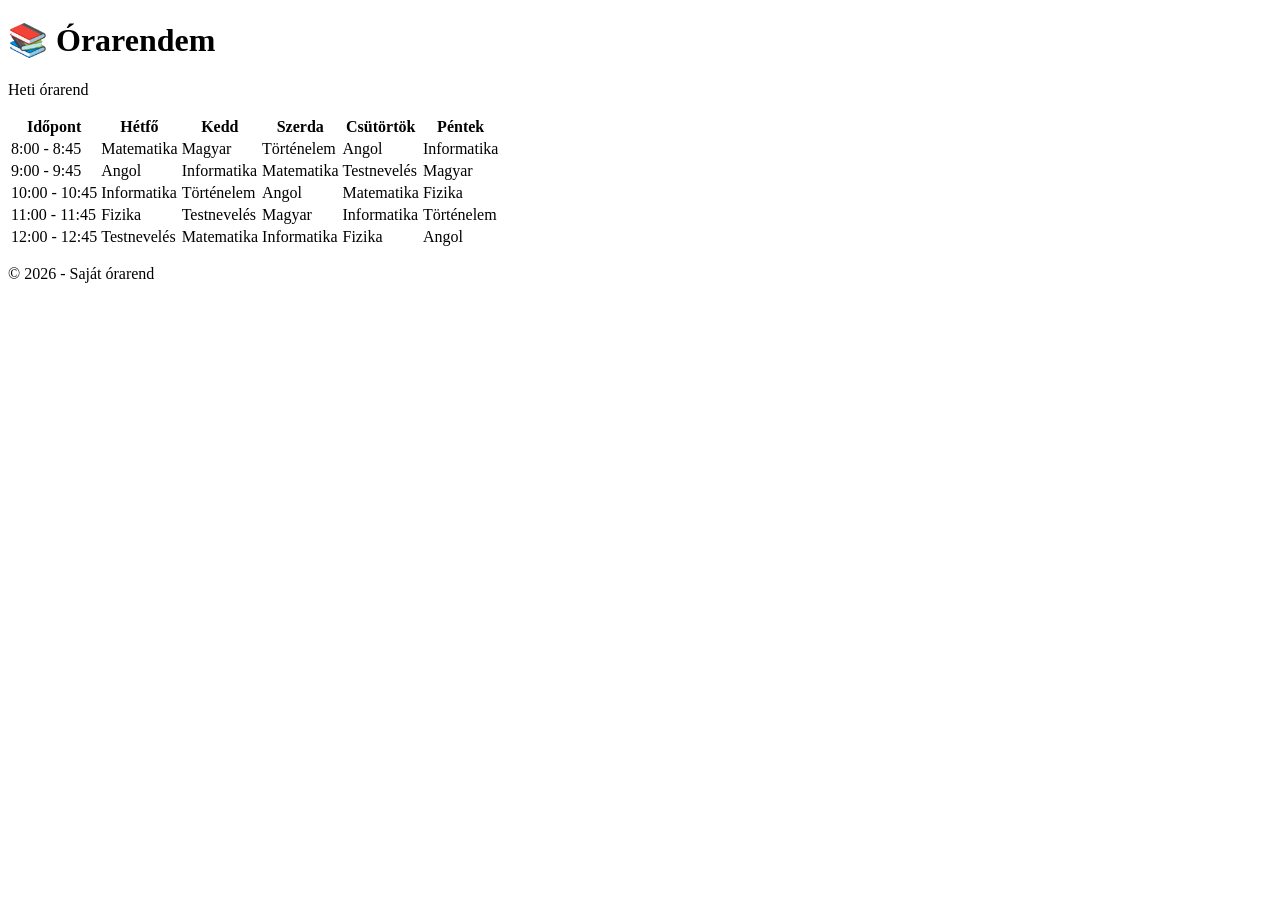
==== index.html @ 7ec6a6ad "Add files via upload" ====
<!DOCTYPE html>
<html lang="hu">
<head>
    <meta charset="UTF-8">
    <meta name="viewport" content="width=device-width, initial-scale=1.0">
    <title>Órarendem</title>

    <link rel="stylesheet" href="style.css">
</head>

<body>

    <header>
        <h1>📚 Órarendem</h1>
        <p>Heti órarend</p>
    </header>

    <main>
        <table>
            <thead>
                <tr>
                    <th>Időpont</th>
                    <th>Hétfő</th>
                    <th>Kedd</th>
                    <th>Szerda</th>
                    <th>Csütörtök</th>
                    <th>Péntek</th>
                </tr>
            </thead>

            <tbody>
                <tr>
                    <td>8:00 - 8:45</td>
                    <td class="matek">Matematika</td>
                    <td class="magyar">Magyar</td>
                    <td class="tori">Történelem</td>
                    <td class="angol">Angol</td>
                    <td class="info">Informatika</td>
                </tr>

                <tr>
                    <td>9:00 - 9:45</td>
                    <td class="angol">Angol</td>
                    <td class="info">Informatika</td>
                    <td class="matek">Matematika</td>
                    <td class="tesi">Testnevelés</td>
                    <td class="magyar">Magyar</td>
                </tr>

                <tr>
                    <td>10:00 - 10:45</td>
                    <td class="info">Informatika</td>
                    <td class="tori">Történelem</td>
                    <td class="angol">Angol</td>
                    <td class="matek">Matematika</td>
                    <td class="fizika">Fizika</td>
                </tr>

                <tr>
                    <td>11:00 - 11:45</td>
                    <td class="fizika">Fizika</td>
                    <td class="tesi">Testnevelés</td>
                    <td class="magyar">Magyar</td>
                    <td class="info">Informatika</td>
                    <td class="tori">Történelem</td>
                </tr>

                <tr>
                    <td>12:00 - 12:45</td>
                    <td class="tesi">Testnevelés</td>
                    <td class="matek">Matematika</td>
                    <td class="info">Informatika</td>
                    <td class="fizika">Fizika</td>
                    <td class="angol">Angol</td>
                </tr>
            </tbody>
        </table>
    </main>

    <footer>
        <p>© 2026 - Saját órarend</p>
    </footer>

    <script src="script.js"></script>

</body>
</html>
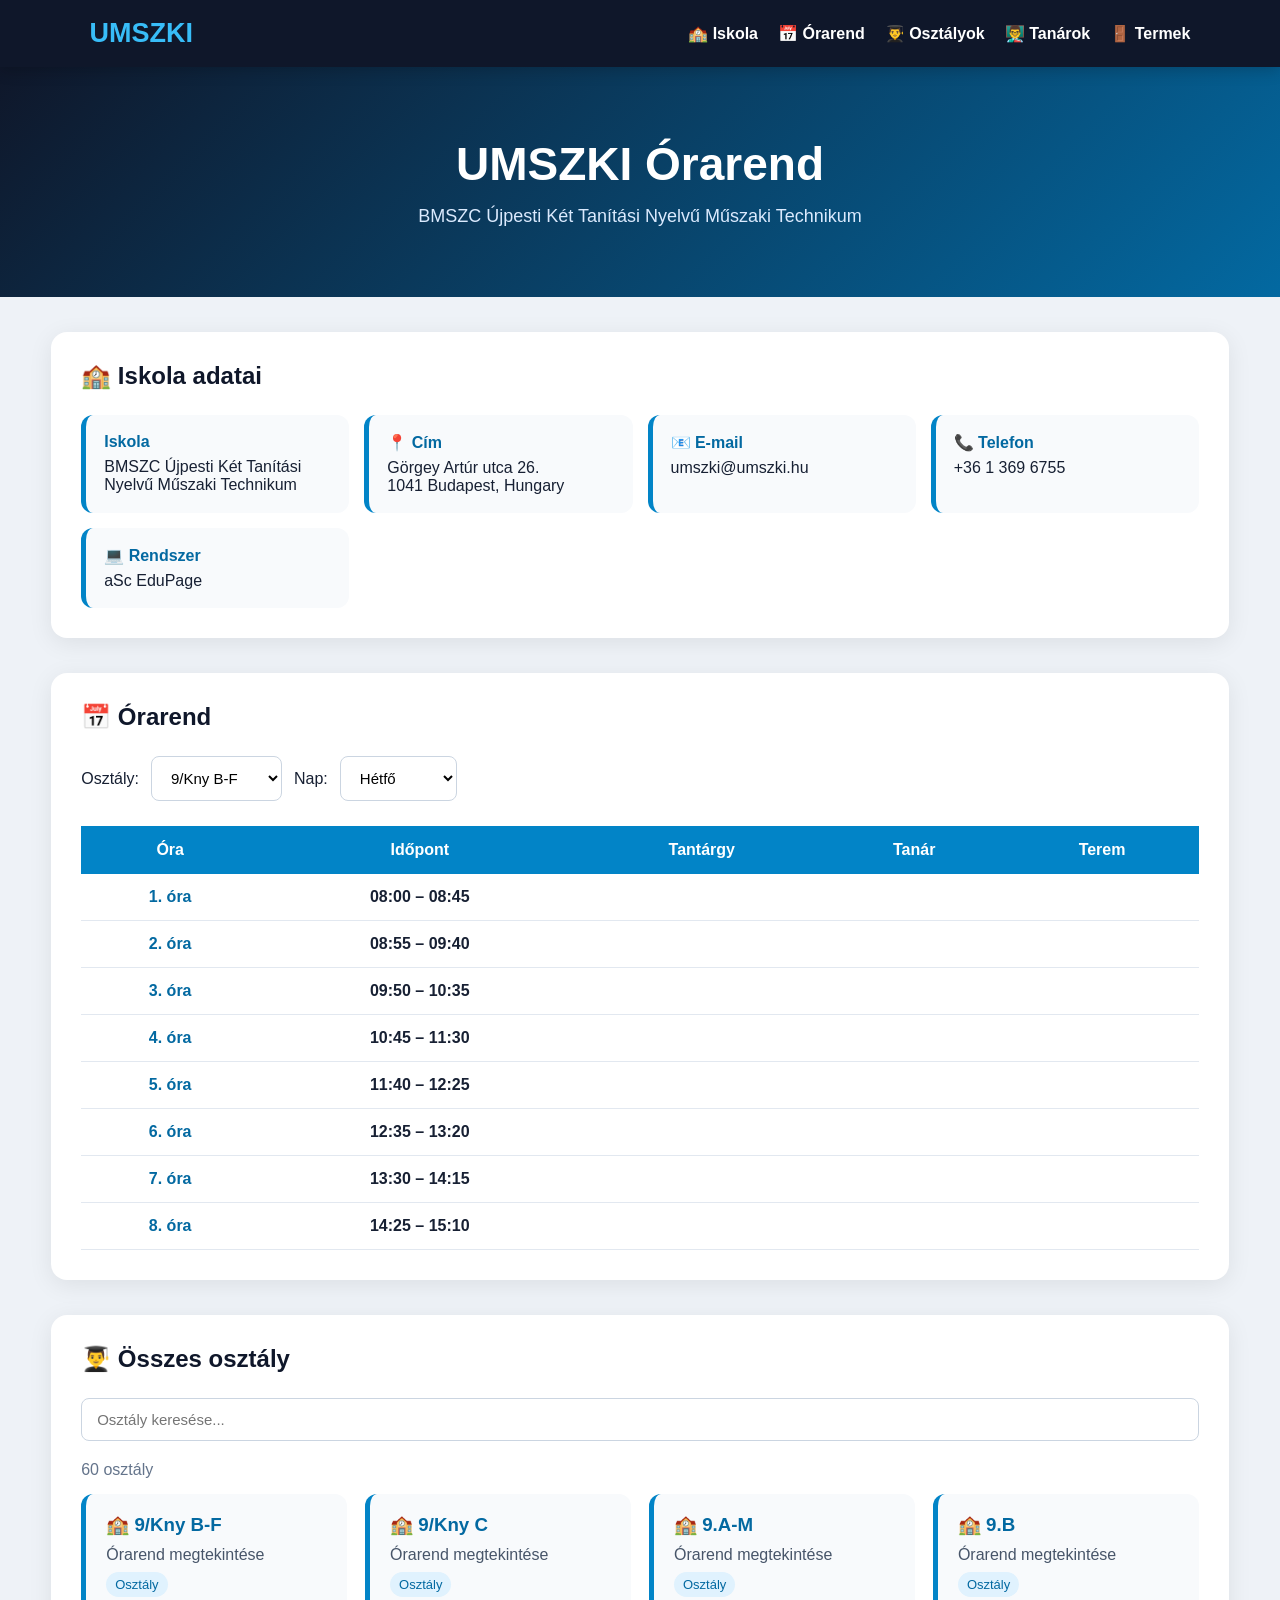
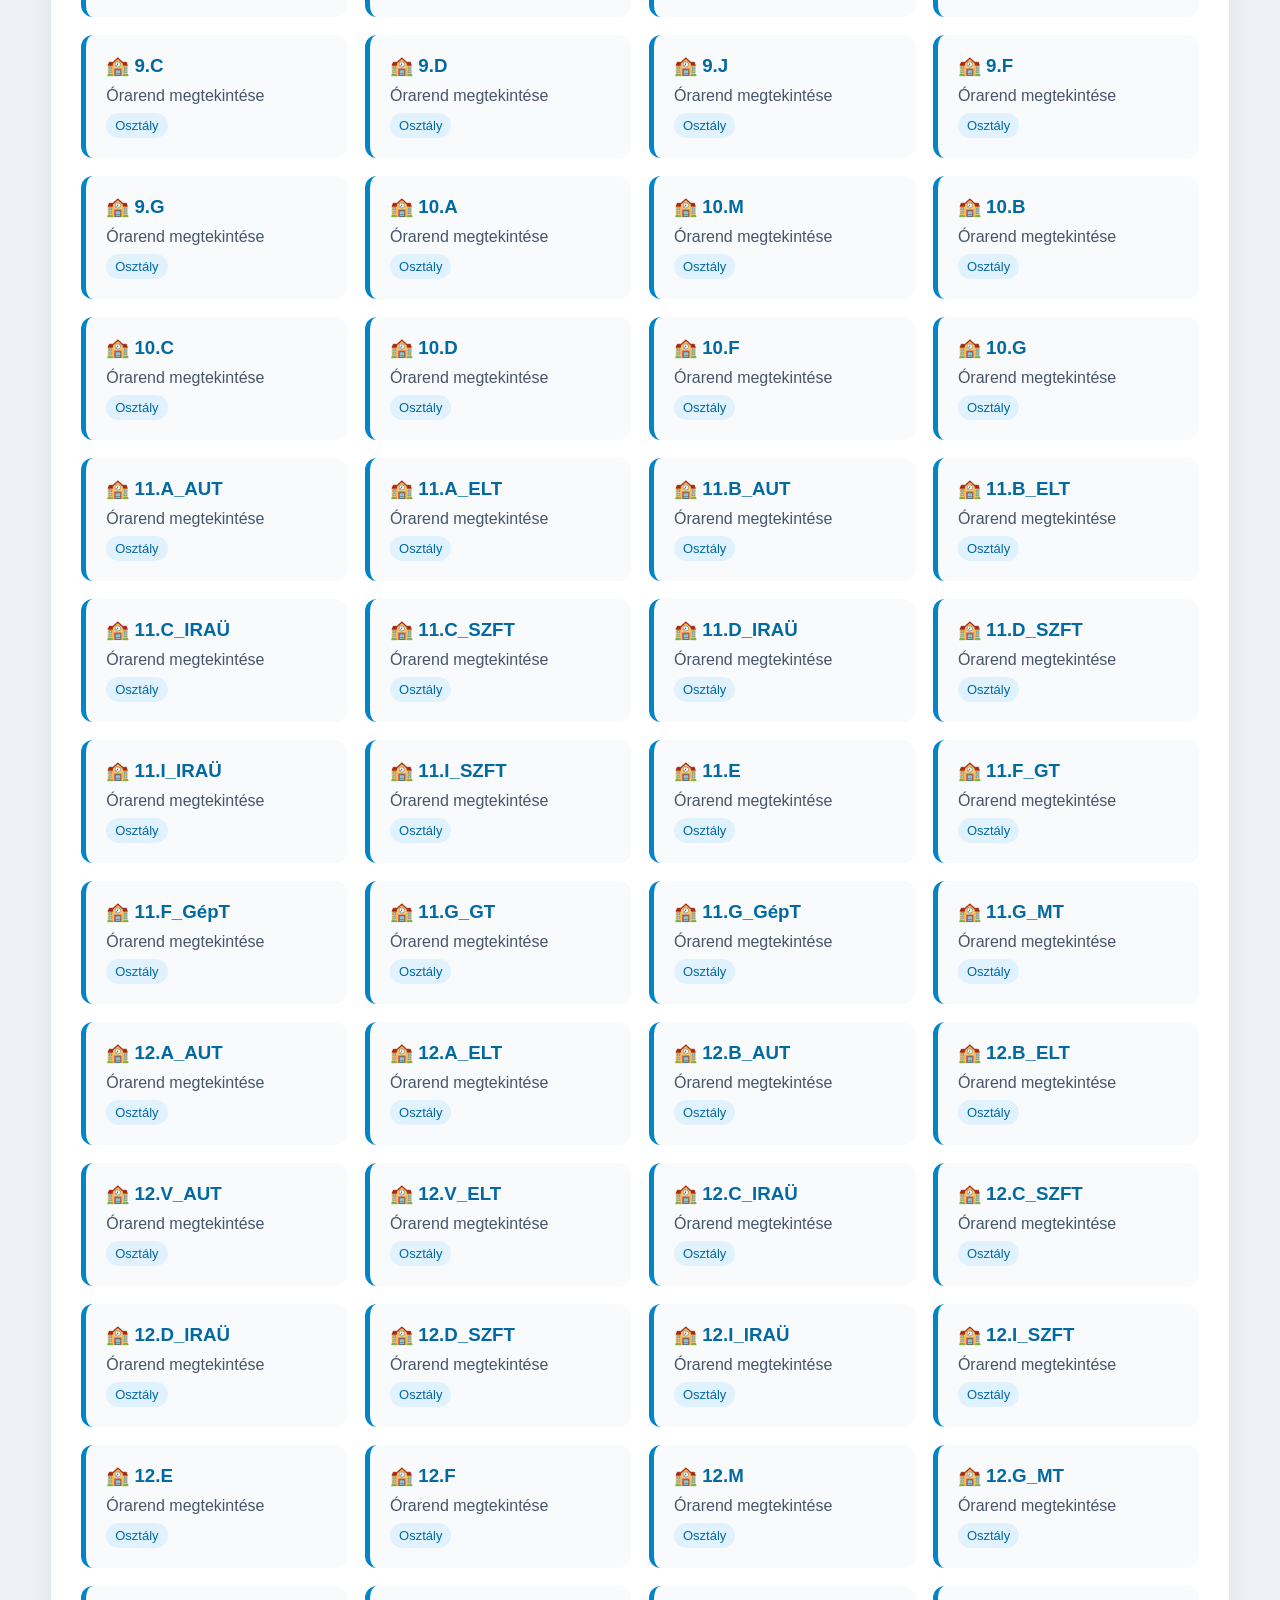
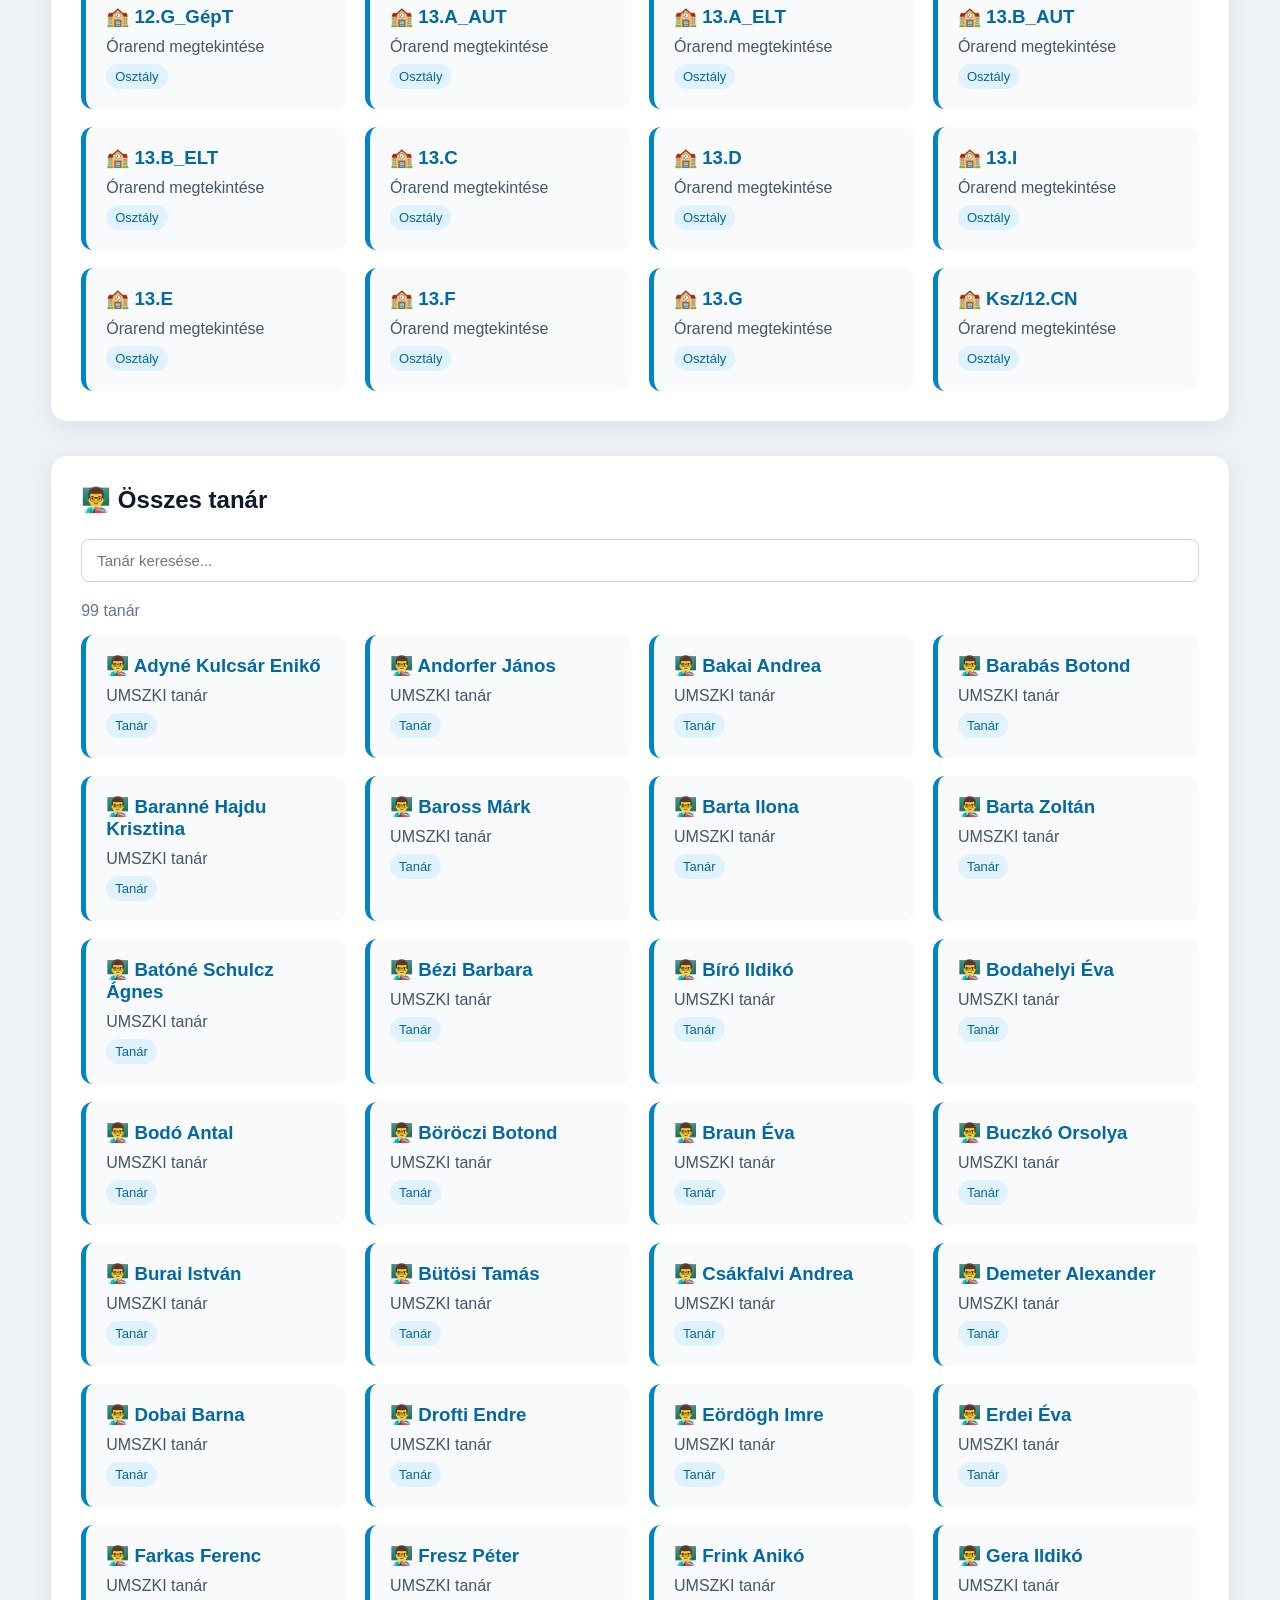
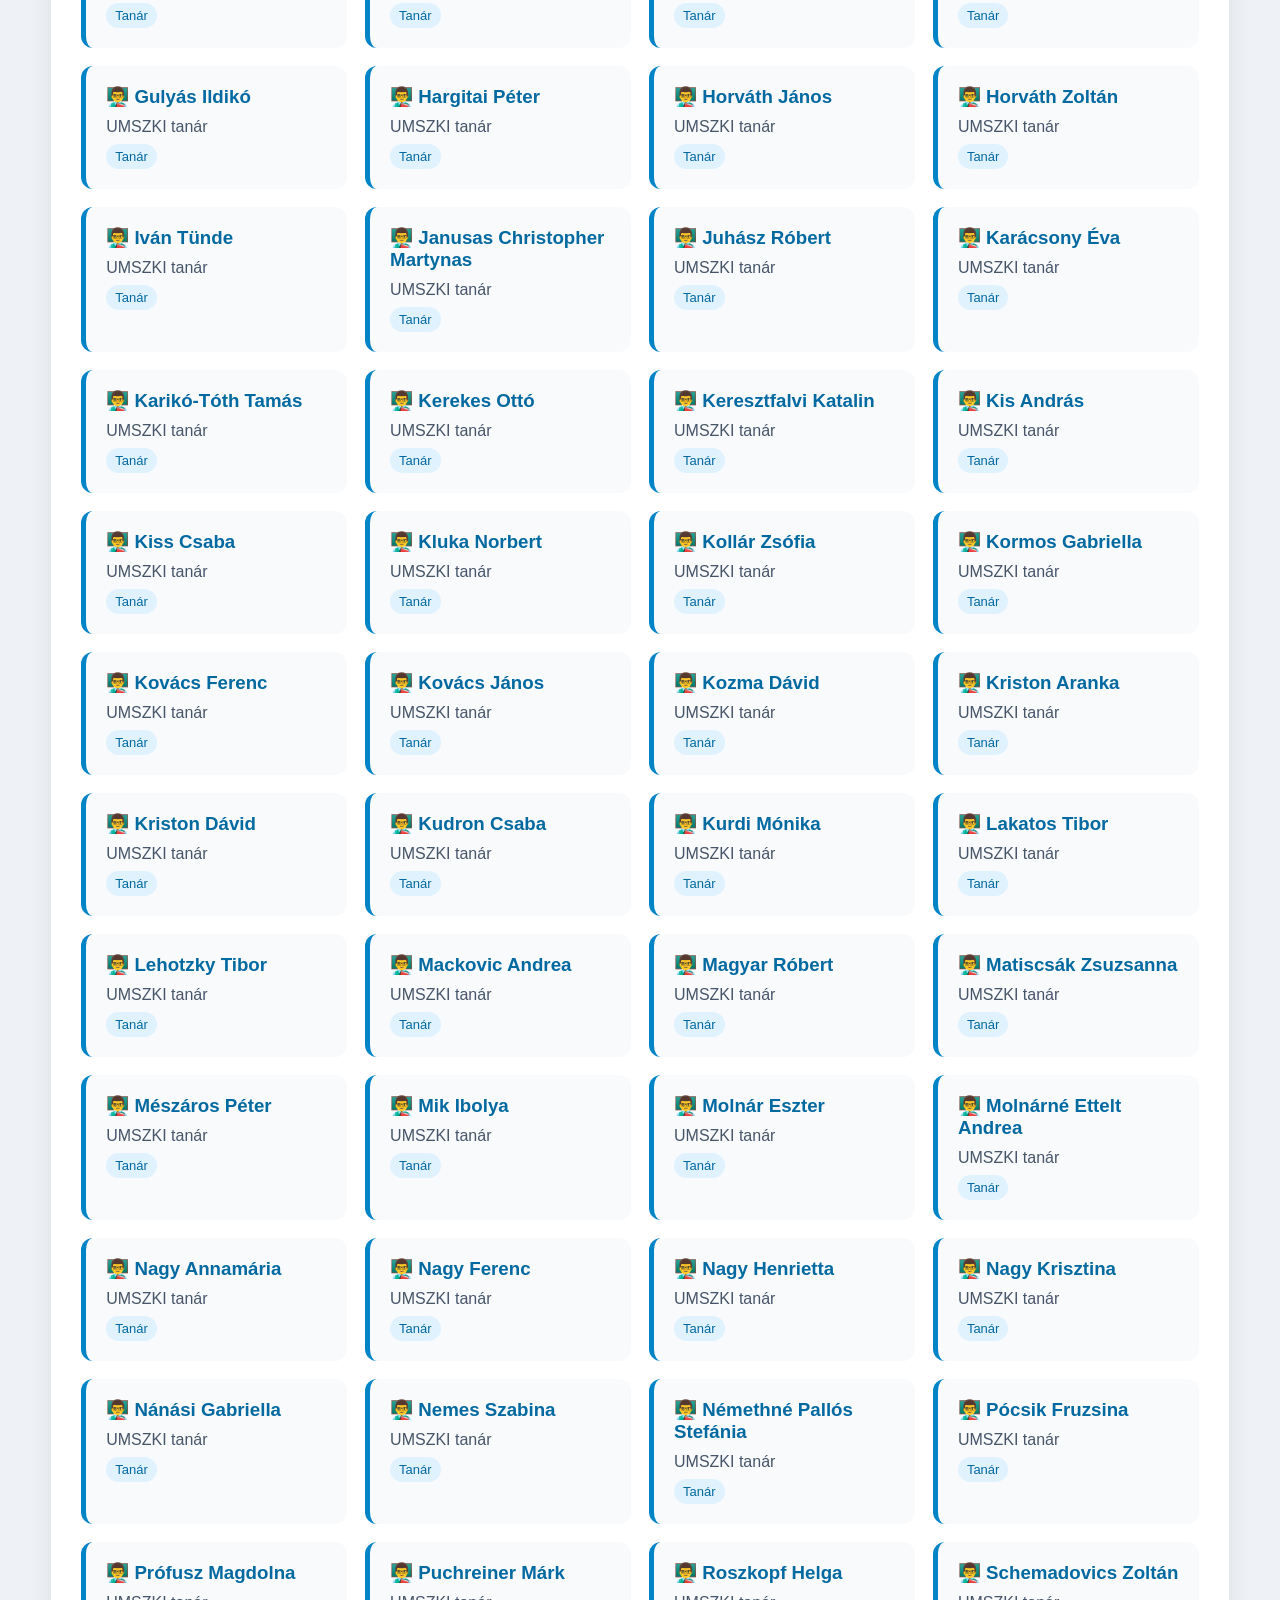
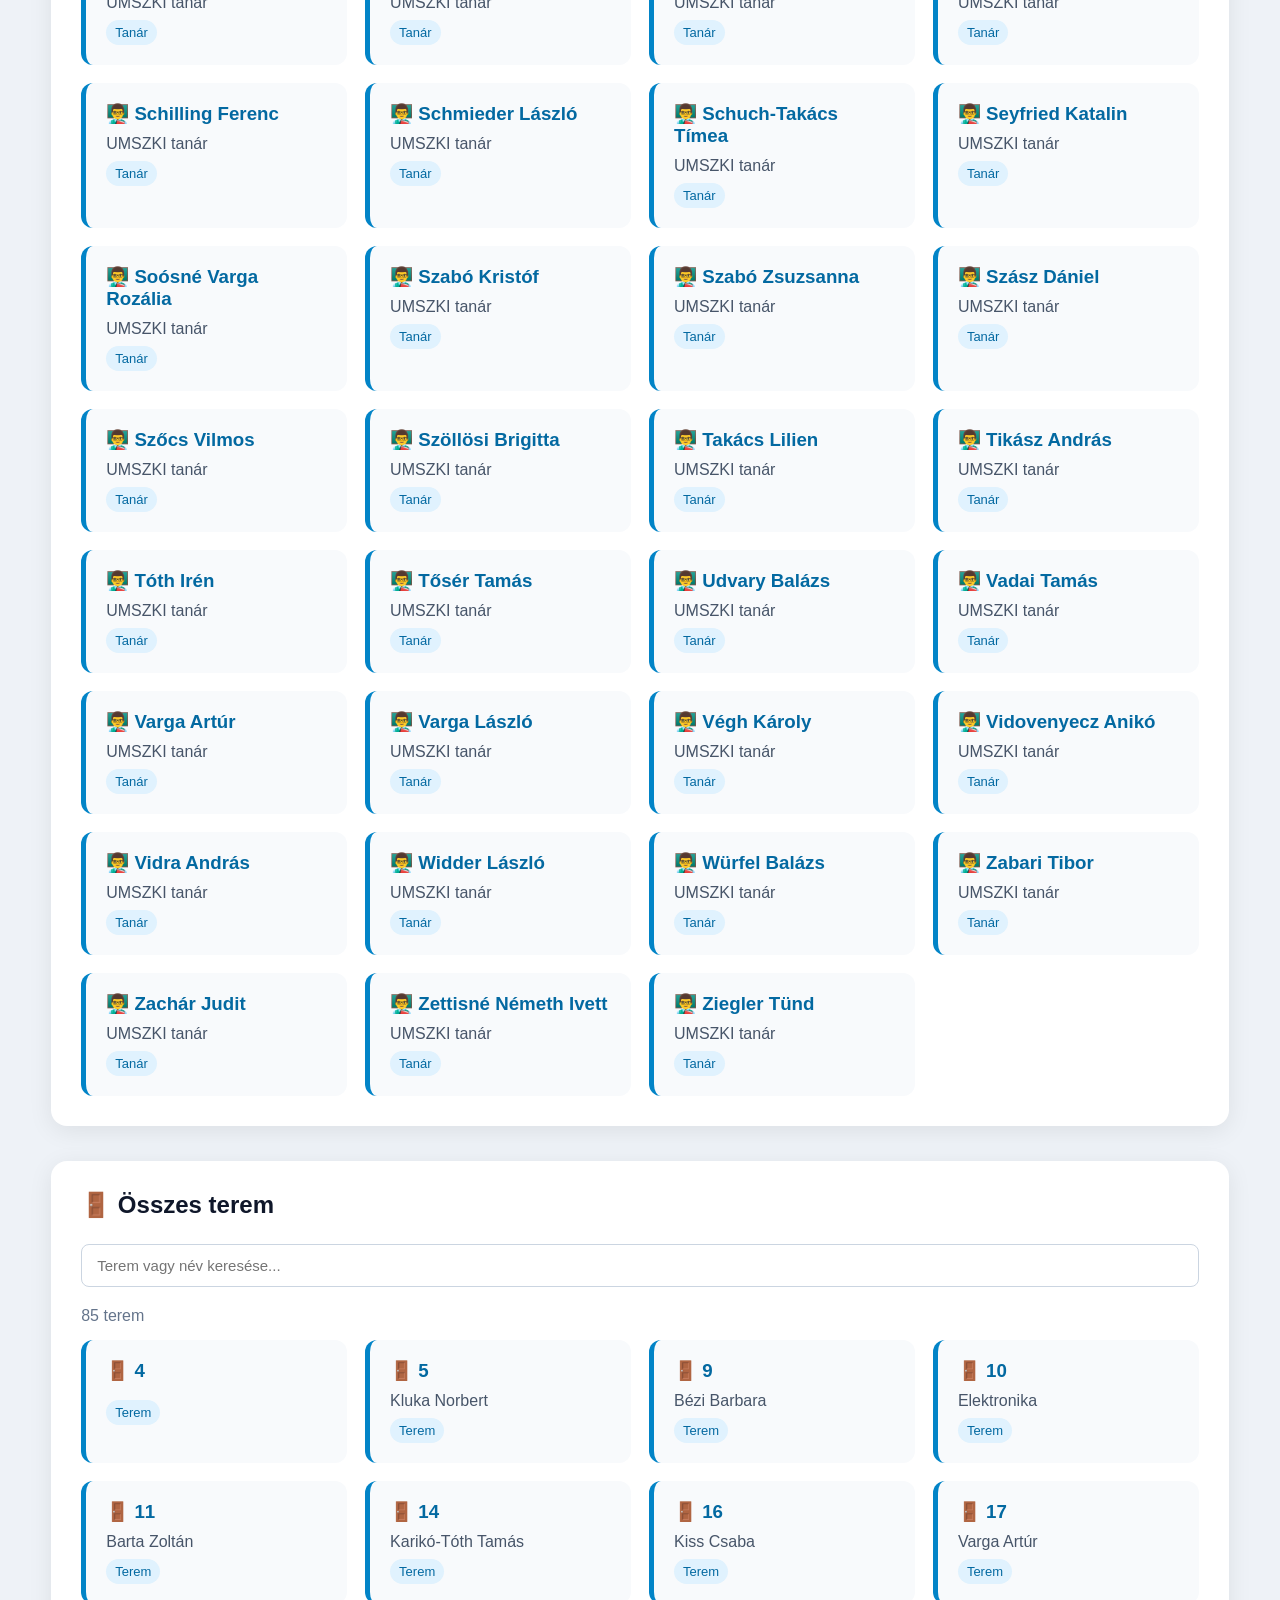
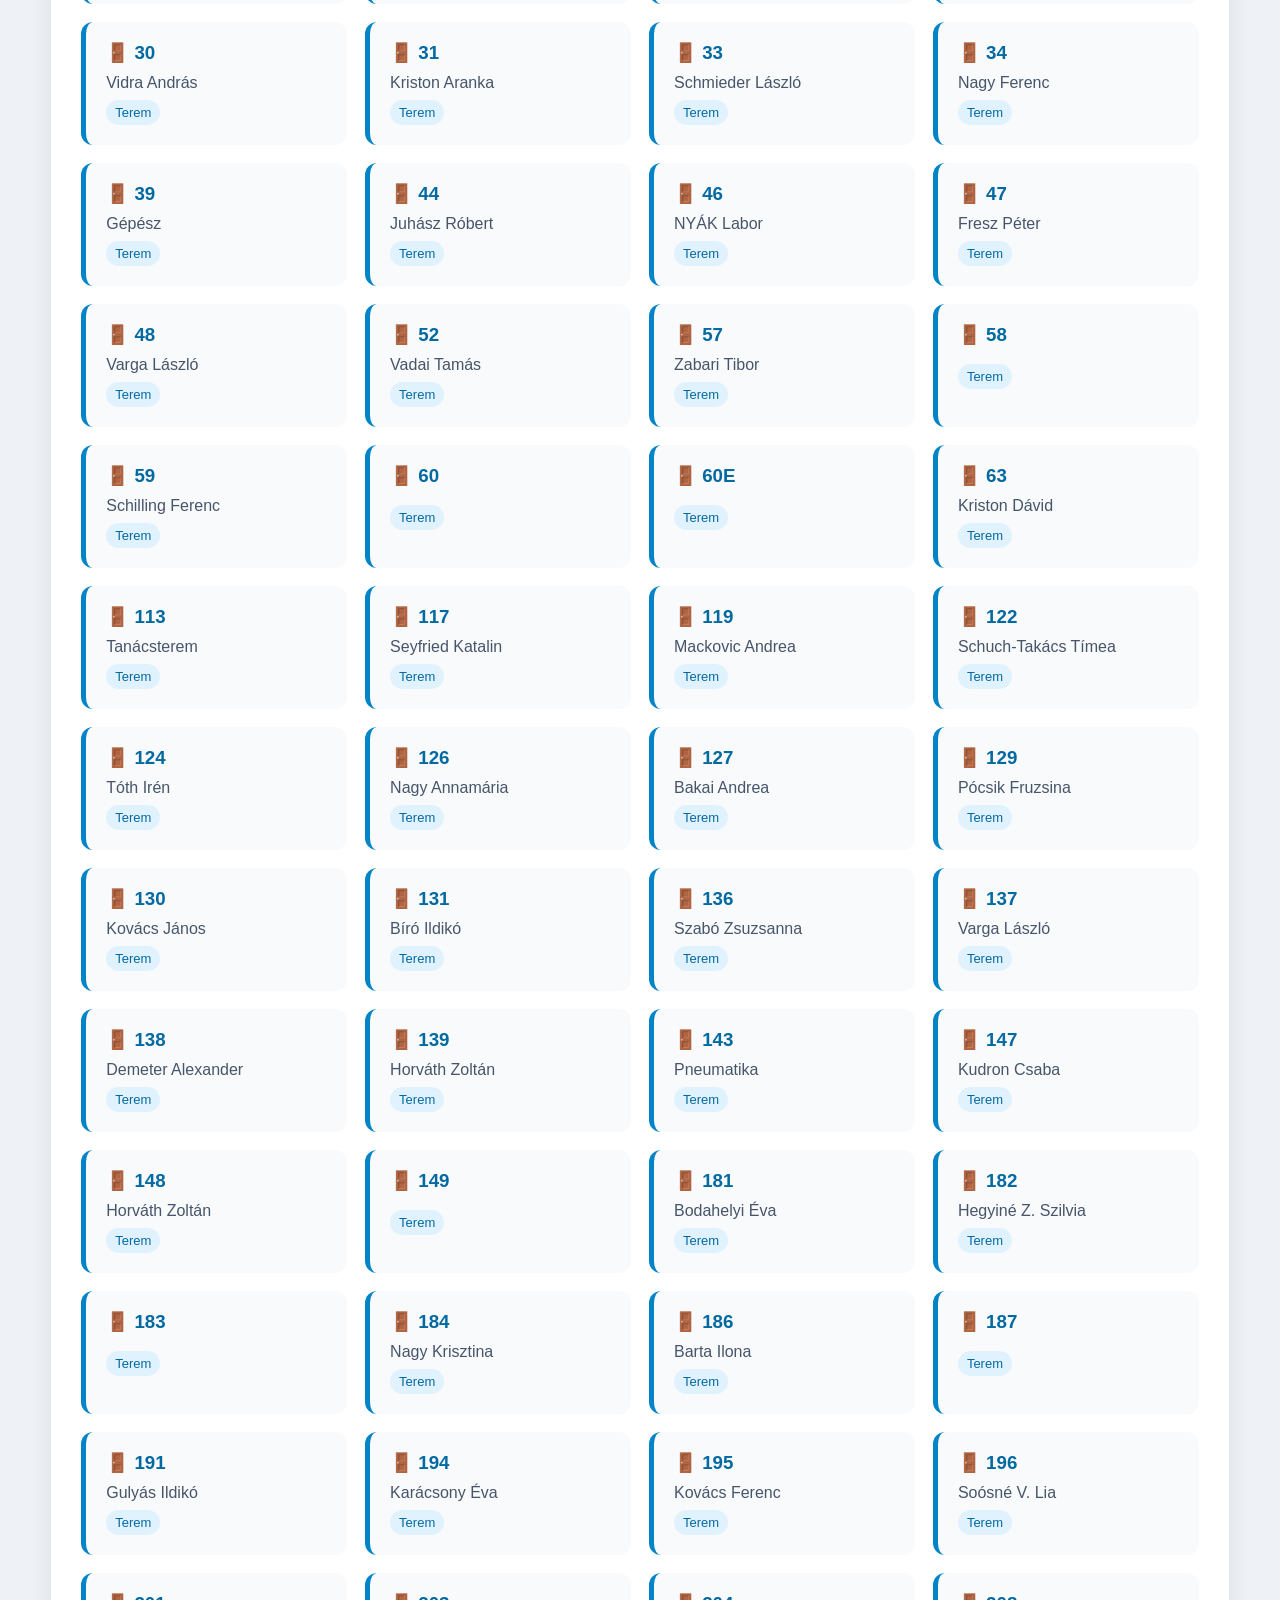
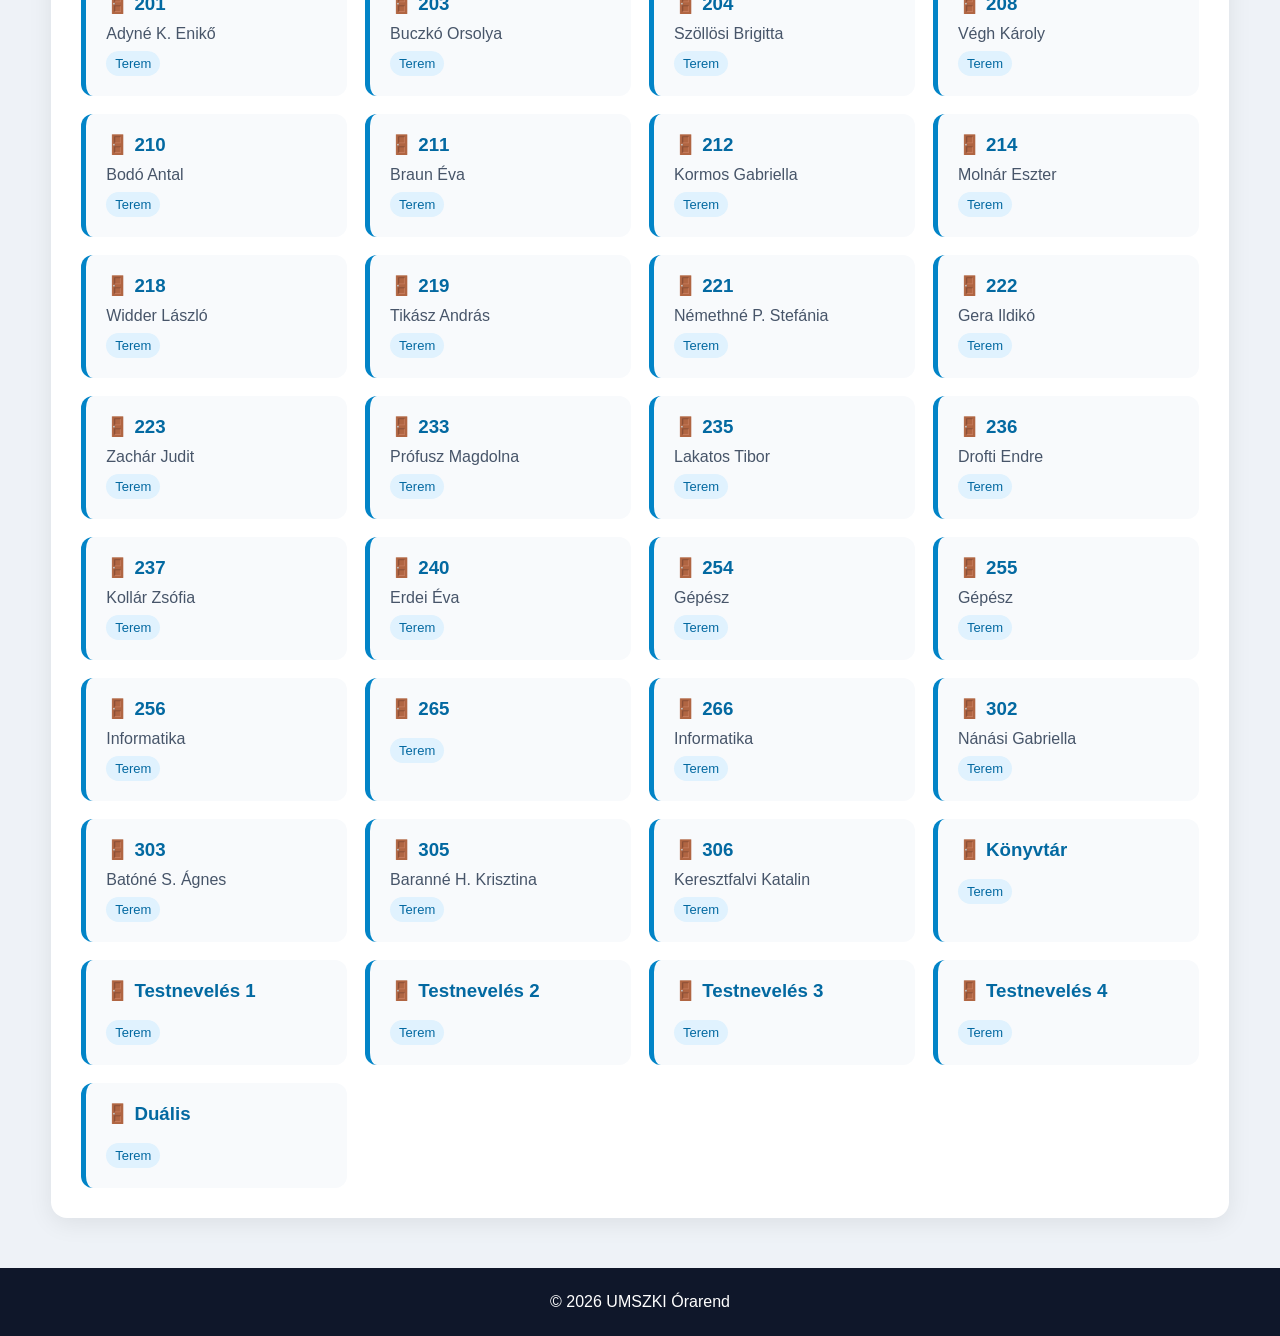
==== commit 17cbe923: "Add files via upload" ====
--- a/index.html
+++ b/index.html
@@ -1,87 +1,1144 @@
 <!DOCTYPE html>
 <html lang="hu">
 <head>
-    <meta charset="UTF-8">
-    <meta name="viewport" content="width=device-width, initial-scale=1.0">
-    <title>Órarendem</title>
-
-    <link rel="stylesheet" href="style.css">
+<meta charset="UTF-8">
+<meta name="viewport" content="width=device-width, initial-scale=1.0">
+
+<title>UMSZKI Órarend</title>
+
+<style>
+* {
+    box-sizing: border-box;
+    margin: 0;
+    padding: 0;
+}
+
+html {
+    scroll-behavior: smooth;
+}
+
+body {
+    font-family: Arial, Helvetica, sans-serif;
+    background: #eef2f7;
+    color: #172033;
+}
+
+/* ===== FEJLÉC ===== */
+
+header {
+    background: #0f172a;
+    color: white;
+    padding: 18px 7%;
+    display: flex;
+    justify-content: space-between;
+    align-items: center;
+    position: sticky;
+    top: 0;
+    z-index: 1000;
+    box-shadow: 0 3px 15px rgba(0,0,0,.2);
+}
+
+.logo {
+    font-size: 27px;
+    font-weight: bold;
+    color: #38bdf8;
+}
+
+nav {
+    display: flex;
+    gap: 20px;
+    flex-wrap: wrap;
+}
+
+nav a {
+    color: white;
+    text-decoration: none;
+    font-weight: bold;
+}
+
+nav a:hover {
+    color: #38bdf8;
+}
+
+/* ===== HERO ===== */
+
+.hero {
+    background: linear-gradient(135deg, #0f172a, #0369a1);
+    color: white;
+    text-align: center;
+    padding: 70px 20px;
+}
+
+.hero h1 {
+    font-size: 46px;
+    margin-bottom: 15px;
+}
+
+.hero p {
+    font-size: 18px;
+    color: #dbeafe;
+}
+
+/* ===== FŐ TARTALOM ===== */
+
+main {
+    width: 92%;
+    max-width: 1350px;
+    margin: auto;
+}
+
+.section {
+    background: white;
+    margin: 35px 0;
+    padding: 30px;
+    border-radius: 16px;
+    box-shadow: 0 5px 25px rgba(0,0,0,.08);
+}
+
+.section h2 {
+    margin-bottom: 25px;
+    color: #0f172a;
+}
+
+/* ===== ISKOLA ADATOK ===== */
+
+.school-info {
+    display: grid;
+    grid-template-columns: repeat(auto-fit, minmax(230px, 1fr));
+    gap: 15px;
+}
+
+.info-box {
+    background: #f8fafc;
+    padding: 18px;
+    border-radius: 12px;
+    border-left: 5px solid #0284c7;
+}
+
+.info-box strong {
+    display: block;
+    color: #0369a1;
+    margin-bottom: 7px;
+}
+
+/* ===== VEZÉRLŐK ===== */
+
+.controls {
+    display: flex;
+    flex-wrap: wrap;
+    gap: 12px;
+    align-items: center;
+    margin-bottom: 25px;
+}
+
+select,
+input {
+    padding: 12px 15px;
+    border: 1px solid #cbd5e1;
+    border-radius: 8px;
+    font-size: 15px;
+    outline: none;
+    background: white;
+}
+
+select:focus,
+input:focus {
+    border-color: #0284c7;
+    box-shadow: 0 0 0 3px rgba(2,132,199,.1);
+}
+
+.search {
+    width: 100%;
+    margin-bottom: 20px;
+}
+
+/* ===== ÓRAREND ===== */
+
+.table-container {
+    width: 100%;
+    overflow-x: auto;
+}
+
+table {
+    width: 100%;
+    border-collapse: collapse;
+    min-width: 800px;
+}
+
+th {
+    background: #0284c7;
+    color: white;
+    padding: 15px;
+}
+
+td {
+    padding: 14px;
+    text-align: center;
+    border-bottom: 1px solid #e2e8f0;
+}
+
+tr:hover td {
+    background: #f0f9ff;
+}
+
+.ora {
+    font-weight: bold;
+    color: #0369a1;
+}
+
+.idopont {
+    white-space: nowrap;
+    font-weight: bold;
+}
+
+.tantargy {
+    font-weight: bold;
+}
+
+/* ===== KÁRTYÁK ===== */
+
+.card-grid {
+    display: grid;
+    grid-template-columns: repeat(auto-fit, minmax(230px, 1fr));
+    gap: 18px;
+}
+
+.card {
+    background: #f8fafc;
+    padding: 20px;
+    border-radius: 12px;
+    border-left: 5px solid #0284c7;
+    transition: .2s;
+}
+
+.card:hover {
+    transform: translateY(-4px);
+    box-shadow: 0 8px 20px rgba(0,0,0,.1);
+}
+
+.card h3 {
+    color: #0369a1;
+    margin-bottom: 10px;
+}
+
+.card p {
+    color: #475569;
+    margin-top: 6px;
+}
+
+.badge {
+    display: inline-block;
+    background: #e0f2fe;
+    color: #0369a1;
+    padding: 5px 9px;
+    border-radius: 20px;
+    font-size: 13px;
+    margin-top: 8px;
+}
+
+.count {
+    color: #64748b;
+    margin-bottom: 15px;
+}
+
+/* ===== FOOTER ===== */
+
+footer {
+    background: #0f172a;
+    color: white;
+    text-align: center;
+    padding: 25px;
+    margin-top: 50px;
+}
+
+/* ===== MOBIL ===== */
+
+@media (max-width: 700px) {
+
+    header {
+        flex-direction: column;
+        gap: 15px;
+    }
+
+    nav {
+        justify-content: center;
+    }
+
+    .hero h1 {
+        font-size: 34px;
+    }
+
+    .section {
+        padding: 20px;
+    }
+
+    th,
+    td {
+        padding: 10px;
+        font-size: 13px;
+    }
+}
+</style>
 </head>
 
+
 <body>
 
-    <header>
-        <h1>📚 Órarendem</h1>
-        <p>Heti órarend</p>
-    </header>
-
-    <main>
+<!-- =====================================================
+     FEJLÉC
+===================================================== -->
+
+<header>
+
+    <div class="logo">
+        UMSZKI
+    </div>
+
+    <nav>
+        <a href="#adatok">🏫 Iskola</a>
+        <a href="#orarend">📅 Órarend</a>
+        <a href="#osztalyok">👨‍🎓 Osztályok</a>
+        <a href="#tanarok">👨‍🏫 Tanárok</a>
+        <a href="#termek">🚪 Termek</a>
+    </nav>
+
+</header>
+
+
+<!-- =====================================================
+     HERO
+===================================================== -->
+
+<section class="hero">
+
+    <h1>
+        UMSZKI Órarend
+    </h1>
+
+    <p>
+        BMSZC Újpesti Két Tanítási Nyelvű Műszaki Technikum
+    </p>
+
+</section>
+
+
+<main>
+
+
+<!-- =====================================================
+     ISKOLA ADATAI
+===================================================== -->
+
+<section id="adatok" class="section">
+
+    <h2>🏫 Iskola adatai</h2>
+
+    <div class="school-info">
+
+        <div class="info-box">
+            <strong>Iskola</strong>
+            BMSZC Újpesti Két Tanítási Nyelvű Műszaki Technikum
+        </div>
+
+        <div class="info-box">
+            <strong>📍 Cím</strong>
+            Görgey Artúr utca 26.<br>
+            1041 Budapest, Hungary
+        </div>
+
+        <div class="info-box">
+            <strong>📧 E-mail</strong>
+            umszki@umszki.hu
+        </div>
+
+        <div class="info-box">
+            <strong>📞 Telefon</strong>
+            +36 1 369 6755
+        </div>
+
+        <div class="info-box">
+            <strong>💻 Rendszer</strong>
+            aSc EduPage
+        </div>
+
+    </div>
+
+</section>
+
+
+<!-- =====================================================
+     ÓRAREND
+===================================================== -->
+
+<section id="orarend" class="section">
+
+    <h2>📅 Órarend</h2>
+
+    <div class="controls">
+
+        <label for="osztaly">
+            Osztály:
+        </label>
+
+        <select id="osztaly"></select>
+
+        <label for="nap">
+            Nap:
+        </label>
+
+        <select id="nap">
+
+            <option value="hetfo">Hétfő</option>
+            <option value="kedd">Kedd</option>
+            <option value="szerda">Szerda</option>
+            <option value="csutortok">Csütörtök</option>
+            <option value="pentek">Péntek</option>
+
+        </select>
+
+    </div>
+
+    <div
+        id="orarendTabla"
+        class="table-container">
+    </div>
+
+</section>
+
+
+<!-- =====================================================
+     OSZTÁLYOK
+===================================================== -->
+
+<section id="osztalyok" class="section">
+
+    <h2>👨‍🎓 Összes osztály</h2>
+
+    <input
+        class="search"
+        type="text"
+        id="osztalyKereses"
+        placeholder="Osztály keresése..."
+    >
+
+    <p class="count" id="osztalyDarab"></p>
+
+    <div
+        id="osztalyLista"
+        class="card-grid">
+    </div>
+
+</section>
+
+
+<!-- =====================================================
+     TANÁROK
+===================================================== -->
+
+<section id="tanarok" class="section">
+
+    <h2>👨‍🏫 Összes tanár</h2>
+
+    <input
+        class="search"
+        type="text"
+        id="tanarKereses"
+        placeholder="Tanár keresése..."
+    >
+
+    <p class="count" id="tanarDarab"></p>
+
+    <div
+        id="tanarLista"
+        class="card-grid">
+    </div>
+
+</section>
+
+
+<!-- =====================================================
+     TERMEK
+===================================================== -->
+
+<section id="termek" class="section">
+
+    <h2>🚪 Összes terem</h2>
+
+    <input
+        class="search"
+        type="text"
+        id="teremKereses"
+        placeholder="Terem vagy név keresése..."
+    >
+
+    <p class="count" id="teremDarab"></p>
+
+    <div
+        id="teremLista"
+        class="card-grid">
+    </div>
+
+</section>
+
+
+</main>
+
+
+<footer>
+
+    <p>
+        © 2026 UMSZKI Órarend
+    </p>
+
+</footer>
+
+
+<script>
+
+/* =====================================================
+   OSZTÁLYOK
+===================================================== */
+
+const osztalyok = [
+
+    "9/Kny B-F",
+    "9/Kny C",
+
+    "9.A-M",
+    "9.B",
+    "9.C",
+    "9.D",
+    "9.J",
+    "9.F",
+    "9.G",
+
+    "10.A",
+    "10.M",
+    "10.B",
+    "10.C",
+    "10.D",
+    "10.F",
+    "10.G",
+
+    "11.A_AUT",
+    "11.A_ELT",
+    "11.B_AUT",
+    "11.B_ELT",
+    "11.C_IRAÜ",
+    "11.C_SZFT",
+    "11.D_IRAÜ",
+    "11.D_SZFT",
+    "11.I_IRAÜ",
+    "11.I_SZFT",
+    "11.E",
+    "11.F_GT",
+    "11.F_GépT",
+    "11.G_GT",
+    "11.G_GépT",
+    "11.G_MT",
+
+    "12.A_AUT",
+    "12.A_ELT",
+    "12.B_AUT",
+    "12.B_ELT",
+    "12.V_AUT",
+    "12.V_ELT",
+    "12.C_IRAÜ",
+    "12.C_SZFT",
+    "12.D_IRAÜ",
+    "12.D_SZFT",
+    "12.I_IRAÜ",
+    "12.I_SZFT",
+    "12.E",
+    "12.F",
+    "12.M",
+    "12.G_MT",
+    "12.G_GépT",
+
+    "13.A_AUT",
+    "13.A_ELT",
+    "13.B_AUT",
+    "13.B_ELT",
+    "13.C",
+    "13.D",
+    "13.I",
+    "13.E",
+    "13.F",
+    "13.G",
+
+    "Ksz/12.CN"
+
+];
+
+
+/* =====================================================
+   TANÁROK
+===================================================== */
+
+const tanarok = [
+
+    "Adyné Kulcsár Enikő",
+    "Andorfer János",
+    "Bakai Andrea",
+    "Barabás Botond",
+    "Baranné Hajdu Krisztina",
+    "Baross Márk",
+    "Barta Ilona",
+    "Barta Zoltán",
+    "Batóné Schulcz Ágnes",
+    "Bézi Barbara",
+    "Bíró Ildikó",
+    "Bodahelyi Éva",
+    "Bodó Antal",
+    "Böröczi Botond",
+    "Braun Éva",
+    "Buczkó Orsolya",
+    "Burai István",
+    "Bütösi Tamás",
+    "Csákfalvi Andrea",
+    "Demeter Alexander",
+    "Dobai Barna",
+    "Drofti Endre",
+    "Eördögh Imre",
+    "Erdei Éva",
+    "Farkas Ferenc",
+    "Fresz Péter",
+    "Frink Anikó",
+    "Gera Ildikó",
+    "Gulyás Ildikó",
+    "Hargitai Péter",
+    "Horváth János",
+    "Horváth Zoltán",
+    "Iván Tünde",
+    "Janusas Christopher Martynas",
+    "Juhász Róbert",
+    "Karácsony Éva",
+    "Karikó-Tóth Tamás",
+    "Kerekes Ottó",
+    "Keresztfalvi Katalin",
+    "Kis András",
+    "Kiss Csaba",
+    "Kluka Norbert",
+    "Kollár Zsófia",
+    "Kormos Gabriella",
+    "Kovács Ferenc",
+    "Kovács János",
+    "Kozma Dávid",
+    "Kriston Aranka",
+    "Kriston Dávid",
+    "Kudron Csaba",
+    "Kurdi Mónika",
+    "Lakatos Tibor",
+    "Lehotzky Tibor",
+    "Mackovic Andrea",
+    "Magyar Róbert",
+    "Matiscsák Zsuzsanna",
+    "Mészáros Péter",
+    "Mik Ibolya",
+    "Molnár Eszter",
+    "Molnárné Ettelt Andrea",
+    "Nagy Annamária",
+    "Nagy Ferenc",
+    "Nagy Henrietta",
+    "Nagy Krisztina",
+    "Nánási Gabriella",
+    "Nemes Szabina",
+    "Némethné Pallós Stefánia",
+    "Pócsik Fruzsina",
+    "Prófusz Magdolna",
+    "Puchreiner Márk",
+    "Roszkopf Helga",
+    "Schemadovics Zoltán",
+    "Schilling Ferenc",
+    "Schmieder László",
+    "Schuch-Takács Tímea",
+    "Seyfried Katalin",
+    "Soósné Varga Rozália",
+    "Szabó Kristóf",
+    "Szabó Zsuzsanna",
+    "Szász Dániel",
+    "Szőcs Vilmos",
+    "Szöllösi Brigitta",
+    "Takács Lilien",
+    "Tikász András",
+    "Tóth Irén",
+    "Tősér Tamás",
+    "Udvary Balázs",
+    "Vadai Tamás",
+    "Varga Artúr",
+    "Varga László",
+    "Végh Károly",
+    "Vidovenyecz Anikó",
+    "Vidra András",
+    "Widder László",
+    "Würfel Balázs",
+    "Zabari Tibor",
+    "Zachár Judit",
+    "Zettisné Németh Ivett",
+    "Ziegler Tünd"
+
+];
+
+
+/* =====================================================
+   TERMEK
+===================================================== */
+
+const termek = [
+
+    { szam: "4", nev: "" },
+    { szam: "5", nev: "Kluka Norbert" },
+    { szam: "9", nev: "Bézi Barbara" },
+    { szam: "10", nev: "Elektronika" },
+    { szam: "11", nev: "Barta Zoltán" },
+    { szam: "14", nev: "Karikó-Tóth Tamás" },
+    { szam: "16", nev: "Kiss Csaba" },
+    { szam: "17", nev: "Varga Artúr" },
+    { szam: "30", nev: "Vidra András" },
+    { szam: "31", nev: "Kriston Aranka" },
+    { szam: "33", nev: "Schmieder László" },
+    { szam: "34", nev: "Nagy Ferenc" },
+    { szam: "39", nev: "Gépész" },
+    { szam: "44", nev: "Juhász Róbert" },
+    { szam: "46", nev: "NYÁK Labor" },
+    { szam: "47", nev: "Fresz Péter" },
+    { szam: "48", nev: "Varga László" },
+    { szam: "52", nev: "Vadai Tamás" },
+    { szam: "57", nev: "Zabari Tibor" },
+    { szam: "58", nev: "" },
+    { szam: "59", nev: "Schilling Ferenc" },
+    { szam: "60", nev: "" },
+    { szam: "60E", nev: "" },
+    { szam: "63", nev: "Kriston Dávid" },
+
+    { szam: "113", nev: "Tanácsterem" },
+    { szam: "117", nev: "Seyfried Katalin" },
+    { szam: "119", nev: "Mackovic Andrea" },
+    { szam: "122", nev: "Schuch-Takács Tímea" },
+    { szam: "124", nev: "Tóth Irén" },
+    { szam: "126", nev: "Nagy Annamária" },
+    { szam: "127", nev: "Bakai Andrea" },
+    { szam: "129", nev: "Pócsik Fruzsina" },
+    { szam: "130", nev: "Kovács János" },
+    { szam: "131", nev: "Bíró Ildikó" },
+    { szam: "136", nev: "Szabó Zsuzsanna" },
+    { szam: "137", nev: "Varga László" },
+    { szam: "138", nev: "Demeter Alexander" },
+    { szam: "139", nev: "Horváth Zoltán" },
+    { szam: "143", nev: "Pneumatika" },
+    { szam: "147", nev: "Kudron Csaba" },
+    { szam: "148", nev: "Horváth Zoltán" },
+    { szam: "149", nev: "" },
+
+    { szam: "181", nev: "Bodahelyi Éva" },
+    { szam: "182", nev: "Hegyiné Z. Szilvia" },
+    { szam: "183", nev: "" },
+    { szam: "184", nev: "Nagy Krisztina" },
+    { szam: "186", nev: "Barta Ilona" },
+    { szam: "187", nev: "" },
+    { szam: "191", nev: "Gulyás Ildikó" },
+    { szam: "194", nev: "Karácsony Éva" },
+    { szam: "195", nev: "Kovács Ferenc" },
+    { szam: "196", nev: "Soósné V. Lia" },
+
+    { szam: "201", nev: "Adyné K. Enikő" },
+    { szam: "203", nev: "Buczkó Orsolya" },
+    { szam: "204", nev: "Szöllösi Brigitta" },
+    { szam: "208", nev: "Végh Károly" },
+    { szam: "210", nev: "Bodó Antal" },
+    { szam: "211", nev: "Braun Éva" },
+    { szam: "212", nev: "Kormos Gabriella" },
+    { szam: "214", nev: "Molnár Eszter" },
+    { szam: "218", nev: "Widder László" },
+    { szam: "219", nev: "Tikász András" },
+    { szam: "221", nev: "Némethné P. Stefánia" },
+    { szam: "222", nev: "Gera Ildikó" },
+    { szam: "223", nev: "Zachár Judit" },
+    { szam: "233", nev: "Prófusz Magdolna" },
+    { szam: "235", nev: "Lakatos Tibor" },
+    { szam: "236", nev: "Drofti Endre" },
+    { szam: "237", nev: "Kollár Zsófia" },
+    { szam: "240", nev: "Erdei Éva" },
+    { szam: "254", nev: "Gépész" },
+    { szam: "255", nev: "Gépész" },
+    { szam: "256", nev: "Informatika" },
+    { szam: "265", nev: "" },
+    { szam: "266", nev: "Informatika" },
+
+    { szam: "302", nev: "Nánási Gabriella" },
+    { szam: "303", nev: "Batóné S. Ágnes" },
+    { szam: "305", nev: "Baranné H. Krisztina" },
+    { szam: "306", nev: "Keresztfalvi Katalin" },
+
+    { szam: "Könyvtár", nev: "" },
+
+    { szam: "Testnevelés 1", nev: "" },
+    { szam: "Testnevelés 2", nev: "" },
+    { szam: "Testnevelés 3", nev: "" },
+    { szam: "Testnevelés 4", nev: "" },
+
+    { szam: "Duális", nev: "" }
+
+];
+
+
+/* =====================================================
+   ÓRÁK
+===================================================== */
+
+const oraIdopontok = [
+
+    ["1. óra", "08:00", "08:45"],
+    ["2. óra", "08:55", "09:40"],
+    ["3. óra", "09:50", "10:35"],
+    ["4. óra", "10:45", "11:30"],
+    ["5. óra", "11:40", "12:25"],
+    ["6. óra", "12:35", "13:20"],
+    ["7. óra", "13:30", "14:15"],
+    ["8. óra", "14:25", "15:10"]
+
+];
+
+const napok = [
+    "hetfo",
+    "kedd",
+    "szerda",
+    "csutortok",
+    "pentek"
+];
+
+
+/* =====================================================
+   ÓRAREND ADATOK
+===================================================== */
+
+const orarend = {};
+
+osztalyok.forEach(osztaly => {
+
+    orarend[osztaly] = {};
+
+    napok.forEach(nap => {
+
+        orarend[osztaly][nap] =
+            oraIdopontok.map(ora => ({
+
+                ora: ora[0],
+                kezdes: ora[1],
+                vege: ora[2],
+                tantargy: "",
+                tanar: "",
+                terem: ""
+
+            }));
+
+    });
+
+});
+
+
+/* =====================================================
+   OSZTÁLY VÁLASZTÓ
+===================================================== */
+
+const osztalySelect =
+    document.getElementById("osztaly");
+
+osztalyok.forEach(osztaly => {
+
+    const option =
+        document.createElement("option");
+
+    option.value = osztaly;
+    option.textContent = osztaly;
+
+    osztalySelect.appendChild(option);
+
+});
+
+
+/* =====================================================
+   ÓRAREND MEGJELENÍTÉSE
+===================================================== */
+
+const napSelect =
+    document.getElementById("nap");
+
+const tabla =
+    document.getElementById("orarendTabla");
+
+
+function mutatOrarend() {
+
+    const osztaly = osztalySelect.value;
+    const nap = napSelect.value;
+
+    const adatok =
+        orarend[osztaly][nap];
+
+    let html = `
         <table>
+
             <thead>
+
                 <tr>
+                    <th>Óra</th>
                     <th>Időpont</th>
-                    <th>Hétfő</th>
-                    <th>Kedd</th>
-                    <th>Szerda</th>
-                    <th>Csütörtök</th>
-                    <th>Péntek</th>
+                    <th>Tantárgy</th>
+                    <th>Tanár</th>
+                    <th>Terem</th>
                 </tr>
+
             </thead>
 
             <tbody>
-                <tr>
-                    <td>8:00 - 8:45</td>
-                    <td class="matek">Matematika</td>
-                    <td class="magyar">Magyar</td>
-                    <td class="tori">Történelem</td>
-                    <td class="angol">Angol</td>
-                    <td class="info">Informatika</td>
-                </tr>
-
-                <tr>
-                    <td>9:00 - 9:45</td>
-                    <td class="angol">Angol</td>
-                    <td class="info">Informatika</td>
-                    <td class="matek">Matematika</td>
-                    <td class="tesi">Testnevelés</td>
-                    <td class="magyar">Magyar</td>
-                </tr>
-
-                <tr>
-                    <td>10:00 - 10:45</td>
-                    <td class="info">Informatika</td>
-                    <td class="tori">Történelem</td>
-                    <td class="angol">Angol</td>
-                    <td class="matek">Matematika</td>
-                    <td class="fizika">Fizika</td>
-                </tr>
-
-                <tr>
-                    <td>11:00 - 11:45</td>
-                    <td class="fizika">Fizika</td>
-                    <td class="tesi">Testnevelés</td>
-                    <td class="magyar">Magyar</td>
-                    <td class="info">Informatika</td>
-                    <td class="tori">Történelem</td>
-                </tr>
-
-                <tr>
-                    <td>12:00 - 12:45</td>
-                    <td class="tesi">Testnevelés</td>
-                    <td class="matek">Matematika</td>
-                    <td class="info">Informatika</td>
-                    <td class="fizika">Fizika</td>
-                    <td class="angol">Angol</td>
-                </tr>
+    `;
+
+    adatok.forEach(ora => {
+
+        html += `
+
+            <tr>
+
+                <td class="ora">
+                    ${ora.ora}
+                </td>
+
+                <td class="idopont">
+                    ${ora.kezdes} – ${ora.vege}
+                </td>
+
+                <td class="tantargy">
+                    ${ora.tantargy}
+                </td>
+
+                <td>
+                    ${ora.tanar}
+                </td>
+
+                <td>
+                    ${ora.terem}
+                </td>
+
+            </tr>
+
+        `;
+
+    });
+
+    html += `
             </tbody>
         </table>
-    </main>
-
-    <footer>
-        <p>© 2026 - Saját órarend</p>
-    </footer>
-
-    <script src="script.js"></script>
+    `;
+
+    tabla.innerHTML = html;
+}
+
+
+osztalySelect.addEventListener(
+    "change",
+    mutatOrarend
+);
+
+napSelect.addEventListener(
+    "change",
+    mutatOrarend
+);
+
+
+/* =====================================================
+   OSZTÁLYLISTA
+===================================================== */
+
+const osztalyLista =
+    document.getElementById("osztalyLista");
+
+const osztalyDarab =
+    document.getElementById("osztalyDarab");
+
+
+function mutatOsztalyokat(kereses = "") {
+
+    const eredmeny =
+        osztalyok.filter(osztaly =>
+            osztaly
+                .toLowerCase()
+                .includes(
+                    kereses.toLowerCase()
+                )
+        );
+
+    osztalyDarab.textContent =
+        `${eredmeny.length} osztály`;
+
+    osztalyLista.innerHTML =
+        eredmeny.map(osztaly => `
+
+            <div class="card">
+
+                <h3>
+                    🏫 ${osztaly}
+                </h3>
+
+                <p>
+                    Órarend megtekintése
+                </p>
+
+                <span class="badge">
+                    Osztály
+                </span>
+
+            </div>
+
+        `).join("");
+}
+
+
+document
+    .getElementById("osztalyKereses")
+    .addEventListener("input", event => {
+
+        mutatOsztalyokat(
+            event.target.value
+        );
+
+    });
+
+
+/* =====================================================
+   TANÁRLISTA
+===================================================== */
+
+const tanarLista =
+    document.getElementById("tanarLista");
+
+const tanarDarab =
+    document.getElementById("tanarDarab");
+
+
+function mutatTanarokat(kereses = "") {
+
+    const eredmeny =
+        tanarok.filter(tanar =>
+            tanar
+                .toLowerCase()
+                .includes(
+                    kereses.toLowerCase()
+                )
+        );
+
+    tanarDarab.textContent =
+        `${eredmeny.length} tanár`;
+
+    tanarLista.innerHTML =
+        eredmeny.map(tanar => `
+
+            <div class="card">
+
+                <h3>
+                    👨‍🏫 ${tanar}
+                </h3>
+
+                <p>
+                    UMSZKI tanár
+                </p>
+
+                <span class="badge">
+                    Tanár
+                </span>
+
+            </div>
+
+        `).join("");
+}
+
+
+document
+    .getElementById("tanarKereses")
+    .addEventListener("input", event => {
+
+        mutatTanarokat(
+            event.target.value
+        );
+
+    });
+
+
+/* =====================================================
+   TEREMLISTA
+===================================================== */
+
+const teremLista =
+    document.getElementById("teremLista");
+
+const teremDarab =
+    document.getElementById("teremDarab");
+
+
+function mutatTermeket(kereses = "") {
+
+    const eredmeny =
+        termek.filter(terem => {
+
+            const keresheto =
+                `${terem.szam} ${terem.nev}`
+                    .toLowerCase();
+
+            return keresheto.includes(
+                kereses.toLowerCase()
+            );
+
+        });
+
+    teremDarab.textContent =
+        `${eredmeny.length} terem`;
+
+    teremLista.innerHTML =
+        eredmeny.map(terem => `
+
+            <div class="card">
+
+                <h3>
+                    🚪 ${terem.szam}
+                </h3>
+
+                ${
+                    terem.nev
+                    ? `<p>${terem.nev}</p>`
+                    : ""
+                }
+
+                <span class="badge">
+                    Terem
+                </span>
+
+            </div>
+
+        `).join("");
+}
+
+
+document
+    .getElementById("teremKereses")
+    .addEventListener("input", event => {
+
+        mutatTermeket(
+            event.target.value
+        );
+
+    });
+
+
+/* =====================================================
+   INDÍTÁS
+===================================================== */
+
+mutatOrarend();
+mutatOsztalyokat();
+mutatTanarokat();
+mutatTermeket();
+
+</script>
 
 </body>
 </html>
